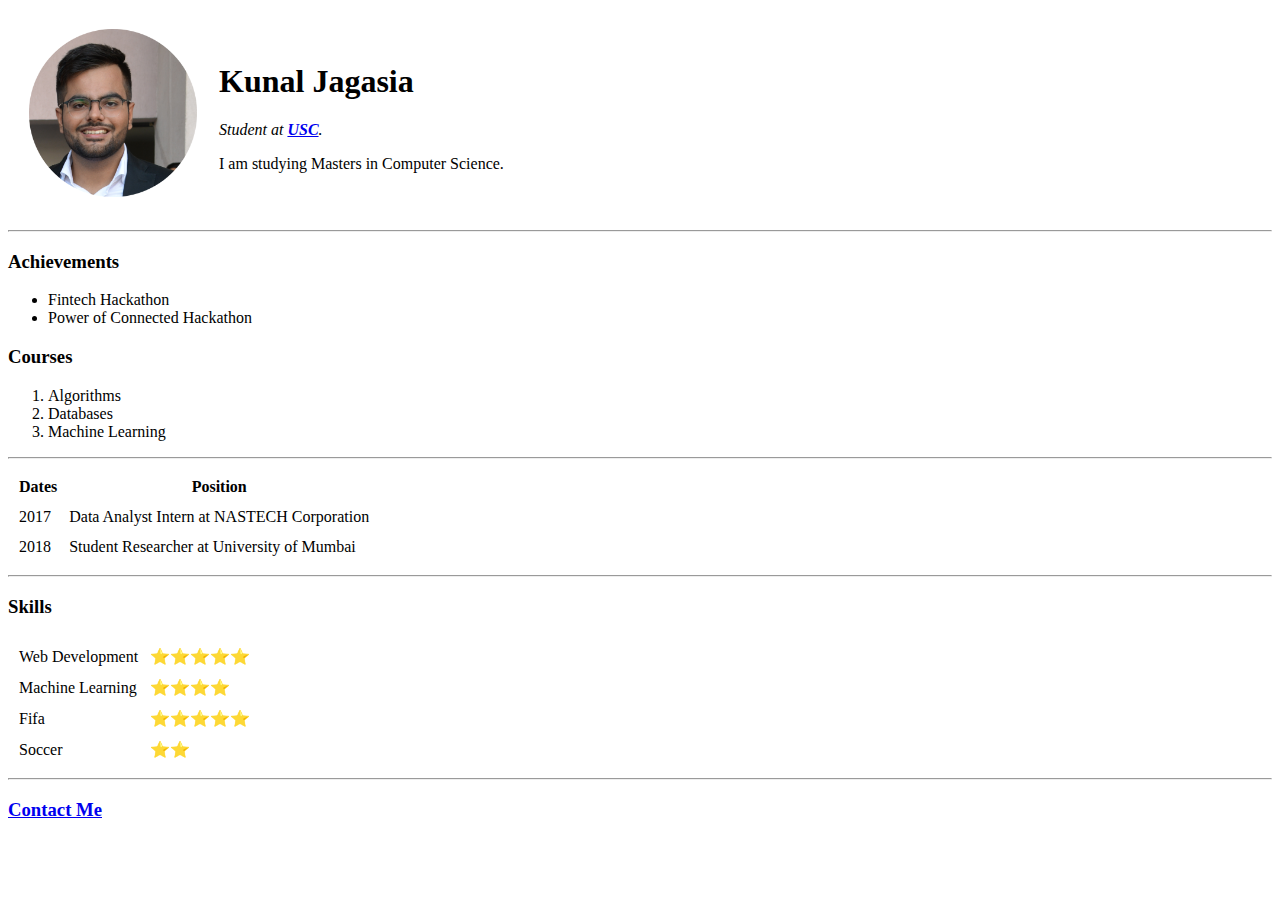
==== index.html @ 9d5d1613 "Add initial CV website files" ====
<!DOCTYPE html>
<html lang="en">
  <head>
    <meta charset="UTF-8" />
    <meta name="viewport" content="width=device-width, initial-scale=1.0" />
    <title>Kunal's Personal Site</title>
  </head>
  <body>
    <table cellspacing="20">
      <tr>
        <td>
          <img
            src="profile_image.png"
            alt="Kunal's Profile image"
            height="168"
            width="168"
          />
        </td>
        <td>
          <h1>Kunal Jagasia</h1>
          <p>
            <em
              >Student at <strong><a href="https://www.usc.edu/">USC</a></strong>.</em>
          </p>
          <p>I am studying Masters in Computer Science.</p>
        </td>
      </tr>
    </table>

    <hr />

    <h3>Achievements</h3>
    <ul>
      <li>Fintech Hackathon</li>
      <li>Power of Connected Hackathon</li>
    </ul>

    <h3>Courses</h3>
    <ol>
      <li>Algorithms</li>
      <li>Databases</li>
      <li>Machine Learning</li>
    </ol>

    <hr>

    <table cellspacing = "10">
      <thead>
        <tr>
          <th>Dates</th>
          <th>Position</th>
        </tr>
      </thead>
      <tbody>
        <tr>
          <td>2017</td>
          <td>Data Analyst Intern at NASTECH Corporation</td>
        </tr>
        <tr>
          <td>2018</td>
          <td>Student Researcher at University of Mumbai</td>
        </tr>
      </tbody>
    </table>

    <hr>

    <h3>Skills</h3>
    <table cellspacing = "10">
        <tr>
            <td>
                Web Development
            </td>
            <td>
                ⭐⭐⭐⭐⭐
            </td>
        </tr>
        <tr>
            <td>
                Machine Learning
            </td>
            <td>
                ⭐⭐⭐⭐
            </td>
        </tr>
        <tr>
            <td>
                Fifa
            </td>
            <td>
                ⭐⭐⭐⭐⭐
            </td>
            <tr>
                <td>
                    Soccer
                </td>
                <td>
                    ⭐⭐
                </td>
            </tr>
        </tr>
    </table>
    <hr>
    <a href="contact_me.html"><h3>Contact Me</h3></a>
  </body>
</html>
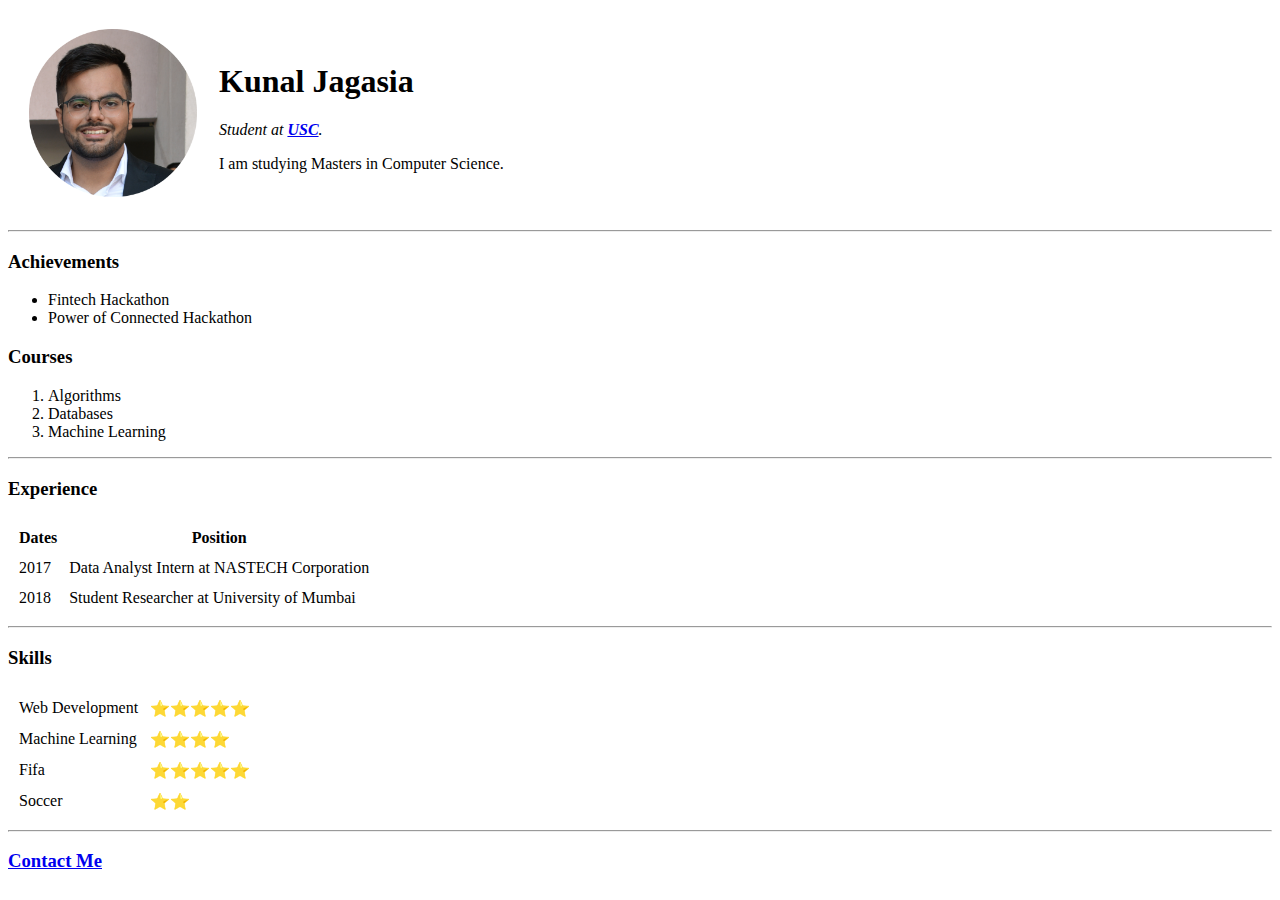
==== commit ed1c832f: "Updated index file" ====
--- a/index.html
+++ b/index.html
@@ -19,8 +19,7 @@
         <td>
           <h1>Kunal Jagasia</h1>
           <p>
-            <em
-              >Student at <strong><a href="https://www.usc.edu/">USC</a></strong>.</em>
+            <em>Student at <strong><a href="https://www.usc.edu/">USC</a></strong>.</em>
           </p>
           <p>I am studying Masters in Computer Science.</p>
         </td>
@@ -43,6 +42,7 @@
     </ol>
 
     <hr>
+    <h3>Experience</h3>
 
     <table cellspacing = "10">
       <thead>
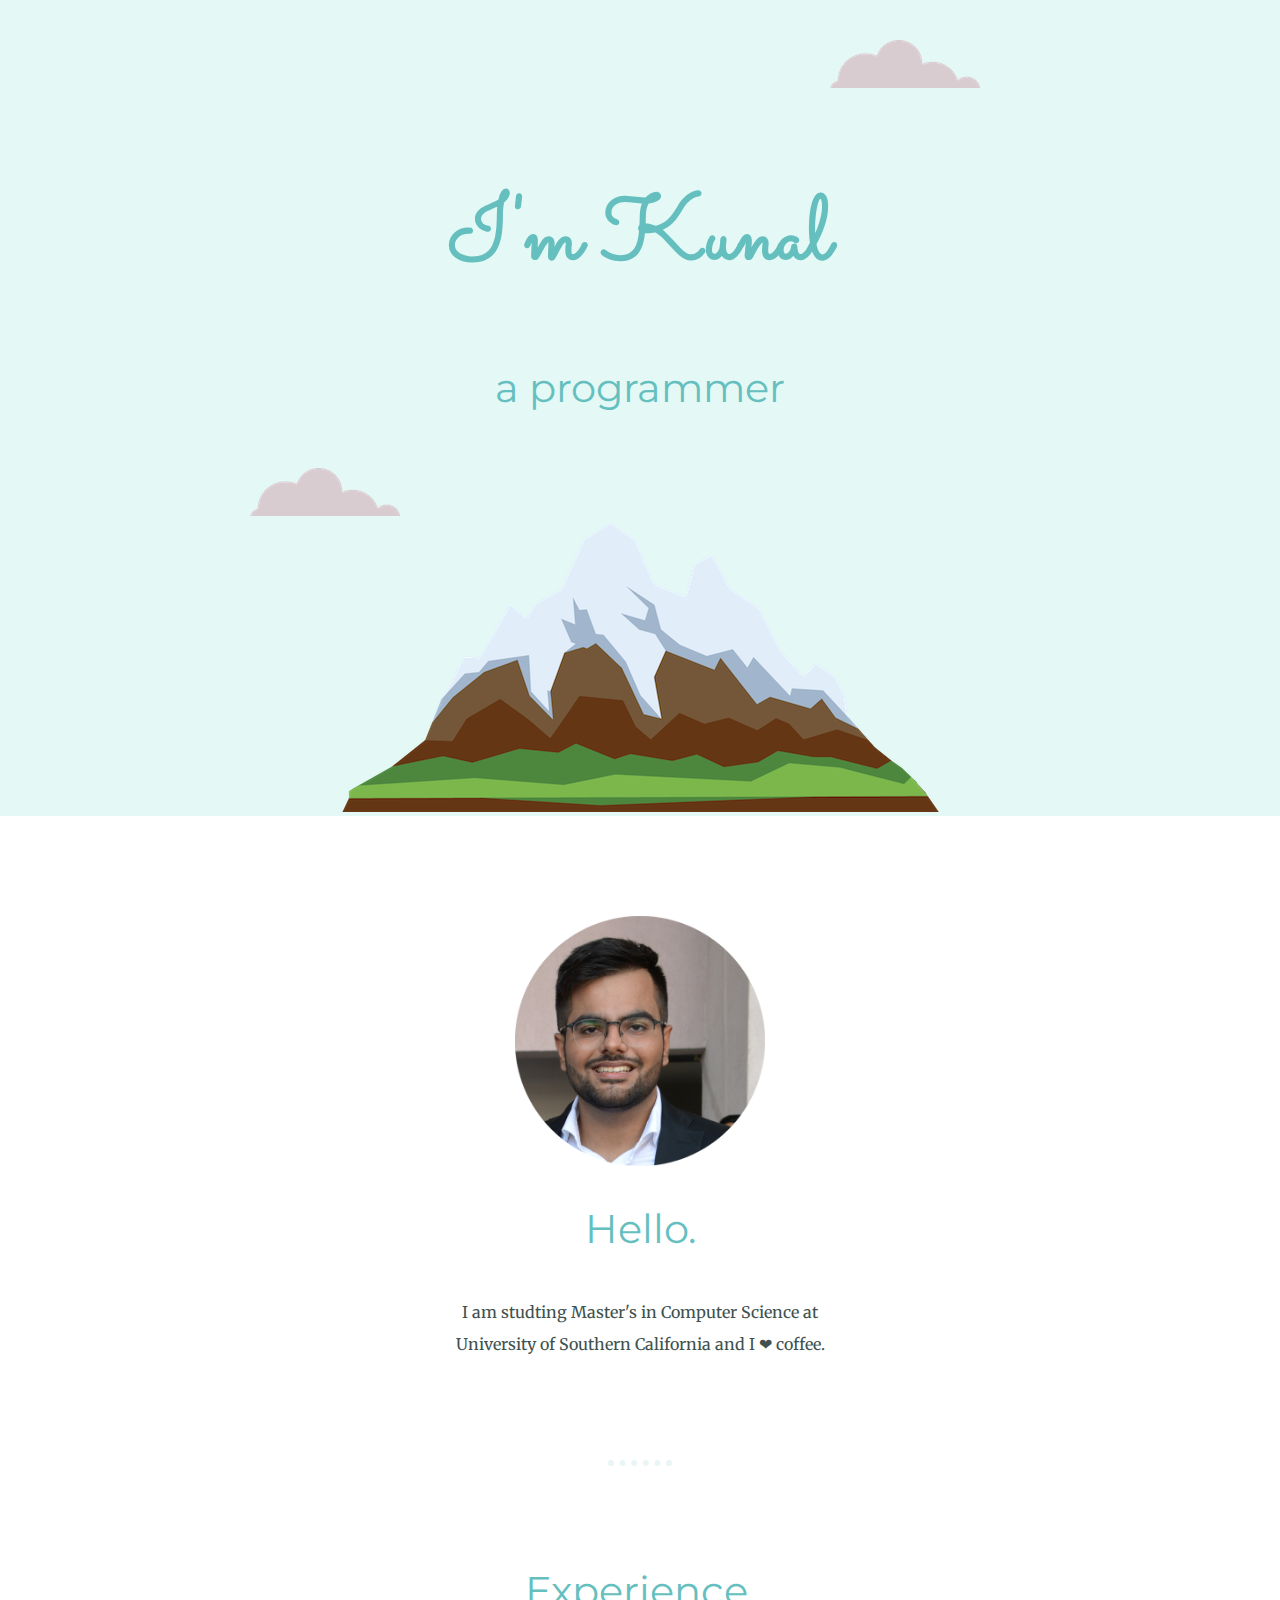
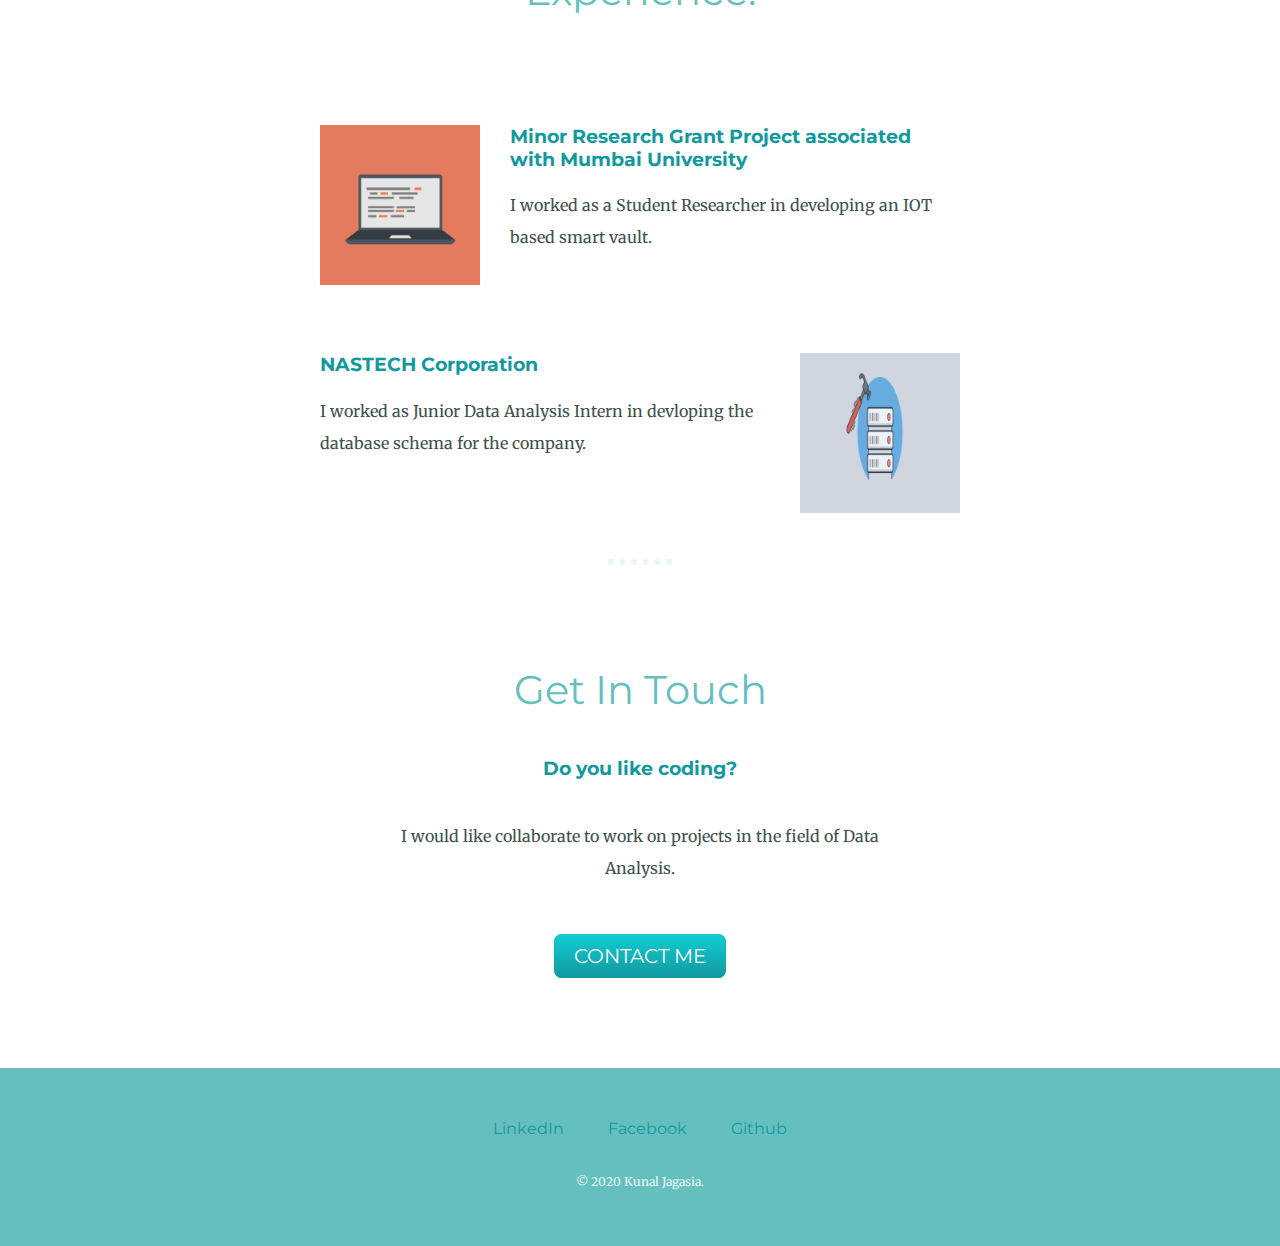
==== commit cc1f0759: "Add files via upload" ====
--- a/index.html
+++ b/index.html
@@ -1,106 +1,60 @@
 <!DOCTYPE html>
 <html lang="en">
-  <head>
-    <meta charset="UTF-8" />
-    <meta name="viewport" content="width=device-width, initial-scale=1.0" />
-    <title>Kunal's Personal Site</title>
-  </head>
-  <body>
-    <table cellspacing="20">
-      <tr>
-        <td>
-          <img
-            src="profile_image.png"
-            alt="Kunal's Profile image"
-            height="168"
-            width="168"
-          />
-        </td>
-        <td>
-          <h1>Kunal Jagasia</h1>
-          <p>
-            <em>Student at <strong><a href="https://www.usc.edu/">USC</a></strong>.</em>
-          </p>
-          <p>I am studying Masters in Computer Science.</p>
-        </td>
-      </tr>
-    </table>
+<head>
+    <meta charset="UTF-8">
+    <meta name="viewport" content="width=device-width, initial-scale=1.0">
+    <title>Kunal's Site</title>
+    <link rel="stylesheet" href="css/styles.css">
+    <link rel="icon" href="favicon.ico">
+    <link href="https://fonts.googleapis.com/css2?family=Merriweather:ital@1&family=Montserrat&family=Sacramento&display=swap" rel="stylesheet">
+</head>
+<body>
+<div class="top-container">
+    <img class="top-cloud" src="images/cloud.png" alt="cloud-img">
+    <h1>I'm Kunal</h1>
+    <h2>a programmer</h2>
+    <img class="bottom-cloud" src="images/cloud.png" alt="cloud-img">
+    <img src="images/mountain.png" alt="mountain-img">
+</div>
 
-    <hr />
-
-    <h3>Achievements</h3>
-    <ul>
-      <li>Fintech Hackathon</li>
-      <li>Power of Connected Hackathon</li>
-    </ul>
-
-    <h3>Courses</h3>
-    <ol>
-      <li>Algorithms</li>
-      <li>Databases</li>
-      <li>Machine Learning</li>
-    </ol>
-
+<div class="middle-container">
+    <div class="profile">
+      <img src="images/profile_image.png" height="250" width="250" alt="">
+      <h2>Hello.</h2>
+      <p class="intro">I am studting Master's in Computer Science at University of Southern California and I ❤ coffee.</p>
+    </div>
     <hr>
-    <h3>Experience</h3>
-
-    <table cellspacing = "10">
-      <thead>
-        <tr>
-          <th>Dates</th>
-          <th>Position</th>
-        </tr>
-      </thead>
-      <tbody>
-        <tr>
-          <td>2017</td>
-          <td>Data Analyst Intern at NASTECH Corporation</td>
-        </tr>
-        <tr>
-          <td>2018</td>
-          <td>Student Researcher at University of Mumbai</td>
-        </tr>
-      </tbody>
-    </table>
-
+    <div class="experience">
+      <h2>Experience.</h2>
+      <div class="experience-row">
+        <img class="research-img" src="images/computer.png"  alt="">
+        <h3>Minor Research Grant Project associated with Mumbai University</h3>
+        <p>I worked as a Student Researcher in developing an IOT based smart vault.</p>
+        </p>
+      </div>
+      <div class="experience-row">
+        <img class="intern-img" src="images/database.png" alt="">
+        <h3>NASTECH Corporation</h3>
+        <p>I worked as Junior Data Analysis Intern in devloping the database schema for the company.</p>
+      </div>
+    </div>
     <hr>
-
-    <h3>Skills</h3>
-    <table cellspacing = "10">
-        <tr>
-            <td>
-                Web Development
-            </td>
-            <td>
-                ⭐⭐⭐⭐⭐
-            </td>
-        </tr>
-        <tr>
-            <td>
-                Machine Learning
-            </td>
-            <td>
-                ⭐⭐⭐⭐
-            </td>
-        </tr>
-        <tr>
-            <td>
-                Fifa
-            </td>
-            <td>
-                ⭐⭐⭐⭐⭐
-            </td>
-            <tr>
-                <td>
-                    Soccer
-                </td>
-                <td>
-                    ⭐⭐
-                </td>
-            </tr>
-        </tr>
-    </table>
-    <hr>
-    <a href="contact_me.html"><h3>Contact Me</h3></a>
-  </body>
-</html>
+    <div class="contact-me">
+      <h2>Get In Touch</h2>
+      <h3>Do you like coding?</h3>
+      <p class="contact-msg">I would like collaborate to work on projects in the field of Data Analysis.</p>
+      <a class="btn" href="mailto:kunaljagasia.kj@email.com">CONTACT ME</a>
+    </div>
+  </div>
+  
+  
+  <div class="bottom-container">
+    <a class="footer-link" href="https://www.linkedin.com/in/kunal-jagasia/">LinkedIn</a>
+    <a class="footer-link" href="https://www.facebook.com/kunal.jagasia.3">Facebook</a>
+    <a class="footer-link" href="http://github.com/maheshjagasia/">Github</a>
+    <p class="copyright">© 2020 Kunal Jagasia.</p>
+  </div>
+  
+    
+</body>
+</html>--- a/css/styles.css
+++ b/css/styles.css
@@ -0,0 +1,144 @@
+body{
+    color: #40514E;
+    margin: 0;
+    text-align: center;
+    font-family: 'Merriweather', serif;
+}
+
+
+h1 {
+    margin-top: 0;
+    font-family: 'Sacramento', cursive;
+    font-size: 5.625rem;
+    margin: 50px auto 0 auto;
+    color: #66BFBF;
+    line-height: 2;
+}
+
+h2 {
+    font-family: 'Montserrat', sans-serif;
+    font-size: 2.5rem;
+    color: #66BFBF;
+    font-weight: normal;
+    padding-bottom: 10px;
+}
+
+h3 {
+    font-family: 'Montserrat', sans-serif;
+    color: #11999E;
+}
+
+p {
+    line-height: 2;
+}
+
+hr {
+    border: dotted #EAF6F6 6px;
+    border-bottom: none;
+    margin: 100px auto;
+    width: 4%;
+}
+
+a{
+    color: #11999E;
+    font-family: 'Montserrat', sans-serif;
+    margin: 10px 20px;
+    text-decoration: none;
+  }
+  
+  a:hover {
+    color: #EAF6F6;
+  }
+
+
+.top-container {
+    background-color: #E4F9F5;
+    padding-top: 100px;
+    position: relative;
+}
+
+.middle-container{
+    margin: 100px 0px;
+}
+
+.bottom-container {
+    background-color: #66BFBF;
+    padding: 50px 0 20px;
+  }
+  
+
+.intro {
+    width: 30%;
+    margin: auto;
+}
+
+.bottom-cloud {
+    position: absolute;
+    left: 250px;
+    bottom: 300px;
+}
+
+.top-cloud {
+    position: absolute;
+    right: 300px;
+    top: 40px;
+}
+
+.experience-row {
+    width: 50%;
+    margin: 100px auto 100px auto;
+    text-align: left;
+}
+
+.research-img {
+
+    width: 25%;
+    float: left;
+    margin-right: 30px;
+}
+
+.intern-img {
+
+
+    width: 25%;
+    float: right;
+    margin-left: 30px;
+}
+
+.contact-msg {
+    width: 40%;
+    margin: 40px auto 60px;
+}
+
+.copyright {
+    color: #EAF6F6;
+    font-size: 0.75rem;
+    padding: 20px 0;
+  }
+
+.btn {
+    background: #11cdd4;
+    background-image: -webkit-linear-gradient(top, #11cdd4, #11999e);
+    background-image: -moz-linear-gradient(top, #11cdd4, #11999e);
+    background-image: -ms-linear-gradient(top, #11cdd4, #11999e);
+    background-image: -o-linear-gradient(top, #11cdd4, #11999e);
+    background-image: linear-gradient(to bottom, #11cdd4, #11999e);
+    -webkit-border-radius: 8;
+    -moz-border-radius: 8;
+    border-radius: 8px;
+    font-family: 'Montserrat', sans-serif;
+    color: #ffffff;
+    font-size: 20px;
+    padding: 10px 20px 10px 20px;
+    text-decoration: none;
+  }
+  
+  .btn:hover {
+    background: #30e3cb;
+    background-image: -webkit-linear-gradient(top, #30e3cb, #2bc4ad);
+    background-image: -moz-linear-gradient(top, #30e3cb, #2bc4ad);
+    background-image: -ms-linear-gradient(top, #30e3cb, #2bc4ad);
+    background-image: -o-linear-gradient(top, #30e3cb, #2bc4ad);
+    background-image: linear-gradient(to bottom, #30e3cb, #2bc4ad);
+    text-decoration: none;
+  }